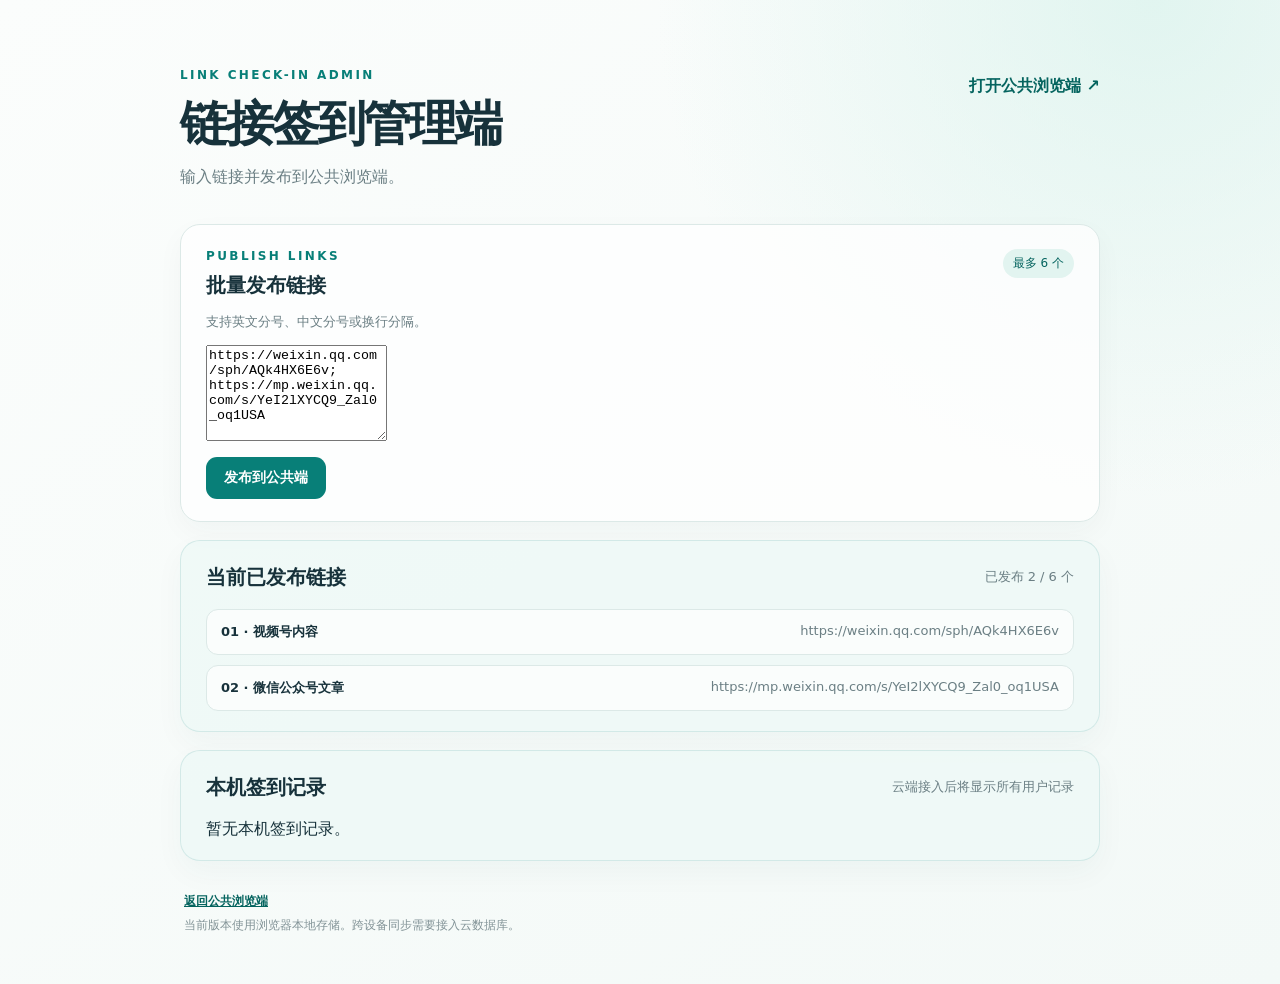
==== admin.html @ 3068b1ae "Add files via upload" ====
<!doctype html>
<html lang="zh-CN">
  <head>
    <meta charset="utf-8" />
    <meta name="viewport" content="width=device-width, initial-scale=1" />
    <meta name="description" content="常用链接签到管理端" />
    <title>管理端 · 常用链接签到</title>
    <link rel="stylesheet" href="styles.css" />
  </head>
  <body>
    <main class="page-shell admin-shell">
      <header class="admin-header">
        <div>
          <p class="eyebrow">LINK CHECK-IN ADMIN</p>
          <h1>链接签到管理端</h1>
          <p class="hero-description">输入链接并发布到公共浏览端。</p>
        </div>
        <a class="back-link" href="index.html">打开公共浏览端 ↗</a>
      </header>

      <section class="batch-panel" aria-labelledby="admin-input-title">
        <div class="section-heading">
          <div>
            <p class="eyebrow">PUBLISH LINKS</p>
            <h2 id="admin-input-title">批量发布链接</h2>
          </div>
          <span class="limit-badge">最多 6 个</span>
        </div>
        <p class="batch-description">支持英文分号、中文分号或换行分隔。</p>
        <label class="sr-only" for="admin-link-input">批量输入链接</label>
        <textarea id="admin-link-input" rows="6" placeholder="https://example.com/1;https://example.com/2"></textarea>
        <div class="batch-actions">
          <button id="publish-button" class="generate-button" type="button">发布到公共端</button>
          <span id="publish-feedback" class="generator-feedback" role="status"></span>
        </div>
      </section>

      <section class="summary-panel" aria-labelledby="admin-links-title">
        <div class="list-heading">
          <h2 id="admin-links-title">当前已发布链接</h2>
          <span id="admin-link-count" class="link-count-text"></span>
        </div>
        <div id="admin-link-list" class="admin-link-list"></div>
      </section>

      <section class="summary-panel admin-records-panel" aria-labelledby="records-title">
        <div class="list-heading">
          <h2 id="records-title">本机签到记录</h2>
          <span class="link-count-text">云端接入后将显示所有用户记录</span>
        </div>
        <div id="record-list" class="record-list"></div>
      </section>

      <footer class="page-footer">
        <p><a href="index.html">返回公共浏览端</a></p>
        <p>当前版本使用浏览器本地存储。跨设备同步需要接入云数据库。</p>
      </footer>
    </main>
    <script src="admin.js"></script>
  </body>
</html>
---- styles.css ----
:root {
  color-scheme: light;
  --ink: #17323b;
  --muted: #6b7f84;
  --line: #dce9e7;
  --paper: #f7fbfa;
  --card: rgba(255, 255, 255, 0.92);
  --teal: #087f78;
  --teal-dark: #05645f;
  --teal-soft: #e2f4f0;
  --gold: #d6953b;
  --danger: #a85e5e;
  font-family: "Microsoft YaHei", "PingFang SC", "Noto Sans SC", system-ui, sans-serif;
}

* { box-sizing: border-box; }
html { min-width: 320px; background: var(--paper); }
body {
  margin: 0;
  min-height: 100vh;
  overflow-x: hidden;
  color: var(--ink);
  background:
    radial-gradient(circle at 90% 0%, rgba(219, 243, 237, 0.78), transparent 31rem),
    linear-gradient(145deg, #fbfdfc 0%, #f3f9f7 100%);
}
button, input { font: inherit; }
button, a { -webkit-tap-highlight-color: transparent; }
.page-shell { width: min(calc(100% - 40px), 920px); margin: 0 auto; padding: 68px 0 44px; }
.hero { position: relative; display: flex; justify-content: space-between; gap: 32px; align-items: flex-start; margin-bottom: 32px; }
.hero-copy { min-width: 0; max-width: 650px; }
.eyebrow { margin: 0 0 15px; color: var(--teal); font-size: 12px; font-weight: 800; letter-spacing: 0.2em; }
h1, h2, p { margin-top: 0; }
h1 { margin-bottom: 14px; font-size: clamp(32px, 5vw, 54px); line-height: 1.12; letter-spacing: -0.045em; }
.hero-description { max-width: 570px; margin-bottom: 0; color: var(--muted); font-size: 16px; line-height: 1.8; }
.hero-mark { position: relative; flex: 0 0 86px; width: 86px; height: 86px; border: 1px solid rgba(8, 127, 120, 0.23); border-radius: 50%; transform: rotate(-20deg); }
.hero-mark::before, .hero-mark::after { position: absolute; content: ""; border-radius: 999px; background: var(--teal); }
.hero-mark::before { top: 18px; left: 18px; width: 17px; height: 17px; background: var(--gold); }
.hero-mark::after { right: 13px; bottom: 15px; width: 8px; height: 8px; }
.hero-mark-line { position: absolute; right: 20px; top: 28px; width: 30px; height: 2px; background: var(--teal); box-shadow: -9px 8px 0 var(--teal), -18px 16px 0 var(--teal); }
.batch-panel { margin-bottom: 18px; padding: 24px 25px 22px; border: 1px solid #dce9e7; border-radius: 20px; background: rgba(255, 255, 255, 0.78); box-shadow: 0 10px 28px rgba(24, 63, 67, 0.035); }
.section-heading, .list-heading { display: flex; justify-content: space-between; gap: 20px; align-items: flex-start; }
.section-heading .eyebrow { margin-bottom: 8px; }
.section-heading h2, .list-heading h2 { margin-bottom: 0; font-size: 20px; line-height: 1.4; }
.limit-badge { flex: 0 0 auto; padding: 6px 10px; border-radius: 999px; color: var(--teal-dark); background: var(--teal-soft); font-size: 12px; }
.batch-description { margin: 12px 0 12px; color: var(--muted); font-size: 13px; line-height: 1.7; }
.batch-description code { padding: 2px 5px; border-radius: 5px; color: var(--teal-dark); background: #edf7f5; font-family: Consolas, monospace; }
#link-input { display: block; width: 100%; min-height: 94px; resize: vertical; padding: 12px 14px; border: 1px solid var(--line); border-radius: 12px; color: var(--ink); outline: none; background: #fbfdfc; font-size: 14px; line-height: 1.7; }
#link-input:focus { border-color: var(--teal); box-shadow: 0 0 0 3px rgba(8, 127, 120, 0.11); }
.batch-actions { display: flex; gap: 14px; align-items: center; margin-top: 12px; }
.generate-button { min-height: 42px; padding: 0 18px; border: 0; border-radius: 11px; color: white; background: var(--teal); cursor: pointer; font-size: 14px; font-weight: 700; transition: background 160ms ease, transform 160ms ease; }
.generate-button:hover { background: var(--teal-dark); transform: translateY(-1px); }
.generator-feedback { min-height: 20px; color: var(--muted); font-size: 13px; }
.generator-feedback.success { color: #26745e; }
.generator-feedback.error { color: var(--danger); }
.summary-panel { padding: 22px 25px 20px; border: 1px solid rgba(8, 127, 120, 0.12); border-radius: 20px; background: rgba(237, 249, 246, 0.76); box-shadow: 0 12px 30px rgba(18, 70, 66, 0.04); }
.summary-main, .summary-meta { display: flex; align-items: baseline; justify-content: space-between; gap: 20px; }
.summary-label, .summary-meta { color: var(--muted); font-size: 13px; }
.summary-main strong { color: var(--teal-dark); font-size: 16px; }
.progress-track { height: 8px; margin: 15px 0 12px; overflow: hidden; border-radius: 999px; background: #cfe7e2; }
.progress-bar { display: block; width: 0; height: 100%; border-radius: inherit; background: linear-gradient(90deg, var(--teal), #44b39b); transition: width 240ms ease; }
.text-button { padding: 0; border: 0; color: var(--teal-dark); background: transparent; cursor: pointer; font-size: 13px; }
.text-button:hover { text-decoration: underline; }
.identity-panel { display: grid; grid-template-columns: minmax(0, 1fr) minmax(300px, 0.9fr); gap: 10px 24px; align-items: end; margin-top: 18px; padding: 22px 25px 20px; border: 1px solid #f1dfbc; border-radius: 20px; background: #fffaf0; }
.identity-panel .eyebrow { margin-bottom: 8px; color: #a46b22; }
.identity-panel h2 { margin-bottom: 5px; font-size: 20px; line-height: 1.4; }
.identity-description { margin-bottom: 0; color: var(--muted); font-size: 13px; line-height: 1.7; }
.identity-form { display: flex; gap: 9px; min-width: 0; }
.visitor-name-input { min-width: 0; flex: 1; min-height: 46px; padding: 0 14px; border: 1px solid #ead8b4; border-radius: 12px; color: var(--ink); outline: none; background: #fffdf8; }
.visitor-name-input:focus { border-color: var(--gold); box-shadow: 0 0 0 3px rgba(214, 149, 59, 0.13); }
.visitor-name-input:disabled { color: var(--muted); background: #f7f1e6; }
.save-name-button { flex: 0 0 auto; min-height: 46px; padding: 0 16px; border: 1px solid #d6a45d; border-radius: 12px; color: #835418; background: white; cursor: pointer; font-size: 14px; font-weight: 700; }
.save-name-button:hover { background: #fff3dc; }
.name-feedback { grid-column: 1 / -1; min-height: 20px; margin: 0; color: var(--muted); font-size: 13px; }
.name-feedback.success { color: #26745e; }
.name-feedback.error { color: var(--danger); }
.links-section { margin-top: 25px; }
.link-count-text { padding-top: 5px; color: var(--muted); font-size: 13px; }
.link-list { display: grid; gap: 18px; margin-top: 24px; }
.link-card { padding: 26px; border: 1px solid var(--line); border-radius: 22px; background: var(--card); box-shadow: 0 10px 28px rgba(24, 63, 67, 0.045); transition: border-color 180ms ease, transform 180ms ease, box-shadow 180ms ease; }
.link-card:hover { border-color: #b9d9d4; box-shadow: 0 14px 34px rgba(24, 63, 67, 0.08); transform: translateY(-2px); }
.link-card.is-signed { border-color: #9fd4c7; background: linear-gradient(145deg, #ffffff, #f2fbf8); }
.card-topline { display: flex; justify-content: space-between; gap: 16px; align-items: center; margin-bottom: 15px; }
.card-index { color: var(--gold); font-family: Georgia, serif; font-size: 18px; font-style: italic; }
.card-status { padding: 5px 10px; border-radius: 999px; color: var(--muted); background: #f0f5f4; font-size: 12px; }
.is-viewed .card-status { color: var(--teal-dark); background: var(--teal-soft); }
.is-signed .card-status { color: #216a58; background: #d8f1e7; }
.card-title { margin-bottom: 8px; font-size: 21px; line-height: 1.4; }
.card-description { margin-bottom: 14px; color: var(--muted); font-size: 14px; line-height: 1.7; }
.url-preview { overflow: hidden; color: #789095; font-size: 12px; line-height: 1.5; text-overflow: ellipsis; white-space: nowrap; }
.card-actions { display: flex; gap: 12px; align-items: stretch; margin-top: 22px; }
.open-link-button, .confirm-button, .name-input { min-height: 46px; border-radius: 12px; }
.open-link-button { display: inline-flex; flex: 0 0 auto; align-items: center; justify-content: center; gap: 10px; padding: 0 18px; color: white; background: var(--teal); font-size: 14px; font-weight: 700; text-decoration: none; transition: background 160ms ease, transform 160ms ease; }
.open-link-button:hover { background: var(--teal-dark); transform: translateY(-1px); }
.arrow { font-size: 17px; line-height: 1; }
.confirm-button { flex: 0 0 auto; padding: 0 17px; border: 1px solid #b9d9d4; color: var(--teal-dark); background: white; cursor: pointer; font-size: 14px; font-weight: 700; transition: background 160ms ease, border-color 160ms ease; }
.confirm-button:hover { border-color: var(--teal); background: var(--teal-soft); }
.feedback { min-height: 20px; margin: 12px 0 0; color: var(--muted); font-size: 13px; }
.feedback.success { color: #26745e; }
.feedback.error { color: var(--danger); }
.page-footer { margin-top: 30px; padding: 0 4px; color: #829397; font-size: 12px; line-height: 1.8; }
.page-footer p { margin-bottom: 3px; }
.page-footer a, .back-link { color: var(--teal-dark); font-weight: 700; }
.admin-header { display: flex; justify-content: space-between; gap: 24px; align-items: flex-start; margin-bottom: 32px; }
.admin-header h1 { margin-bottom: 12px; font-size: clamp(30px, 5vw, 48px); }
.back-link { padding-top: 8px; text-decoration: none; white-space: nowrap; }
.admin-link-list, .record-list { display: grid; gap: 10px; margin-top: 18px; }
.admin-link-item, .record-item { display: flex; justify-content: space-between; gap: 18px; padding: 13px 14px; border: 1px solid var(--line); border-radius: 12px; background: rgba(255, 255, 255, 0.7); font-size: 13px; }
.admin-link-item span, .record-item span { overflow: hidden; color: var(--muted); text-overflow: ellipsis; white-space: nowrap; }
.record-item strong { color: var(--teal-dark); }
.admin-records-panel { margin-top: 18px; }
.sr-only { position: absolute; width: 1px; height: 1px; padding: 0; overflow: hidden; clip: rect(0, 0, 0, 0); white-space: nowrap; border: 0; }
@media (max-width: 680px) {
  .page-shell { width: min(calc(100% - 28px), 560px); padding-top: 40px; }
  .hero { gap: 14px; }
  .hero-mark { flex-basis: 56px; width: 56px; height: 56px; transform: scale(0.72) rotate(-20deg); transform-origin: top right; }
  h1 { font-size: clamp(31px, 9vw, 43px); }
  .hero-description { font-size: 14px; line-height: 1.7; }
  .admin-header { flex-direction: column; gap: 12px; }
  .back-link { padding-top: 0; }
  .batch-panel, .summary-panel, .link-card { padding: 20px; border-radius: 18px; }
  .identity-panel { grid-template-columns: 1fr; padding: 20px; border-radius: 18px; }
  .identity-form { width: 100%; }
  .batch-actions { align-items: flex-start; flex-direction: column; gap: 8px; }
  .generate-button { width: 100%; }
  .card-actions { display: grid; gap: 10px; }
  .open-link-button { width: 100%; min-height: 44px; }
  .confirm-button { padding: 0 14px; }
  .admin-link-item, .record-item { align-items: flex-start; flex-direction: column; gap: 5px; }
  .admin-link-item span, .record-item span { max-width: 100%; }
}
@media (max-width: 390px) {
  .section-heading, .list-heading { gap: 10px; }
  .section-heading h2, .list-heading h2 { font-size: 18px; }
  .summary-meta { align-items: flex-start; flex-direction: column; gap: 6px; }
}
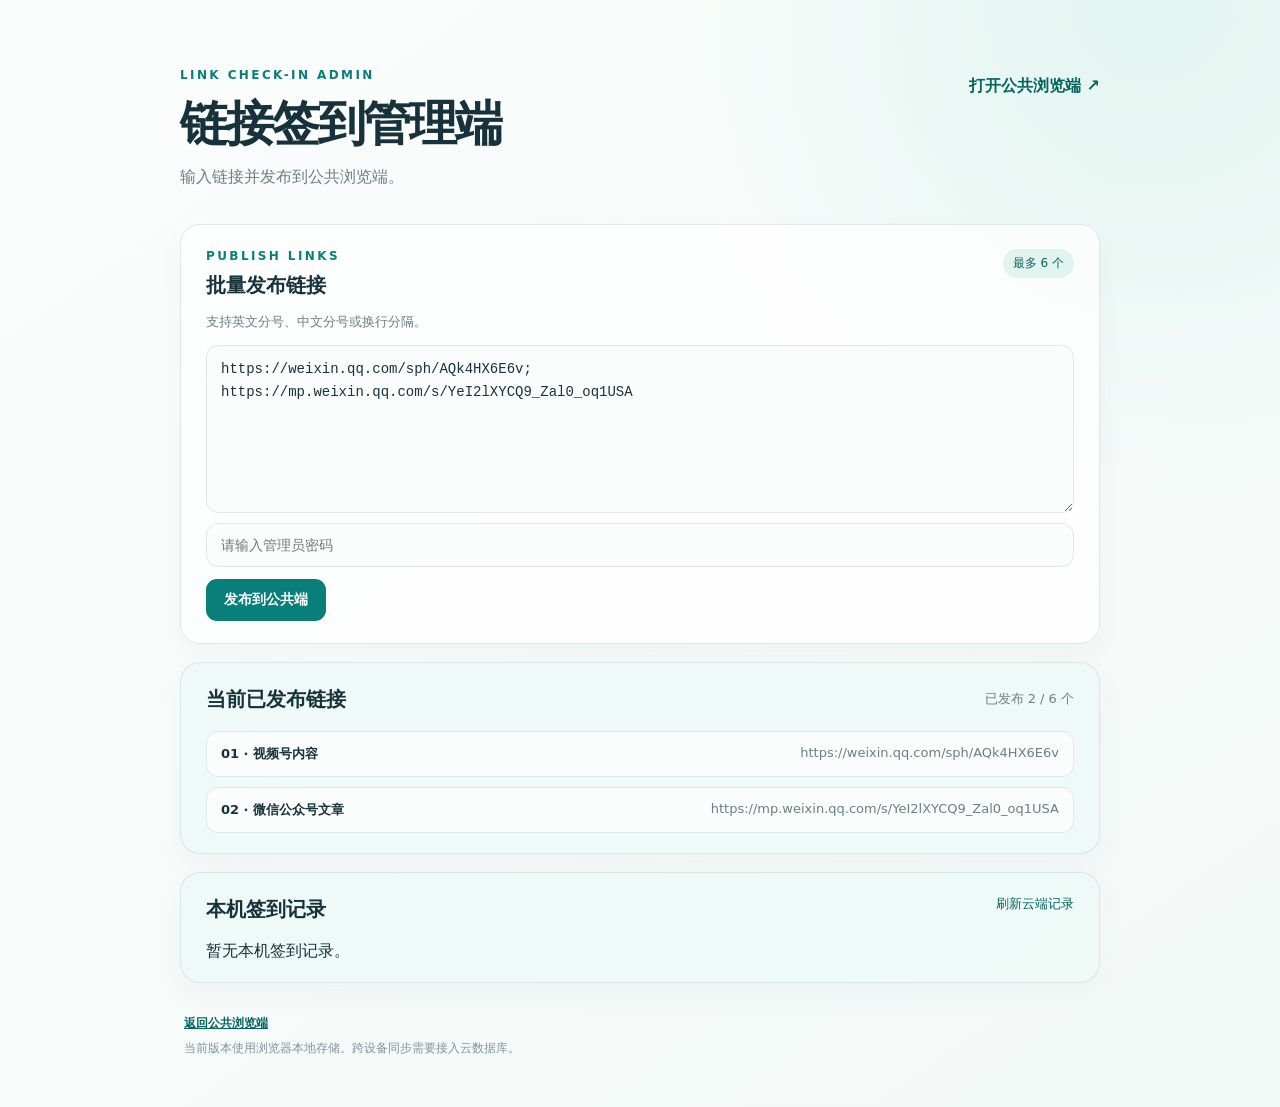
==== commit bf29dc0f: "Add files via upload" ====
--- a/admin.html
+++ b/admin.html
@@ -29,6 +29,8 @@
         <p class="batch-description">支持英文分号、中文分号或换行分隔。</p>
         <label class="sr-only" for="admin-link-input">批量输入链接</label>
         <textarea id="admin-link-input" rows="6" placeholder="https://example.com/1;https://example.com/2"></textarea>
+        <label class="sr-only" for="admin-password">管理员密码</label>
+        <input id="admin-password" class="admin-password-input" type="password" maxlength="100" placeholder="请输入管理员密码" autocomplete="current-password" />
         <div class="batch-actions">
           <button id="publish-button" class="generate-button" type="button">发布到公共端</button>
           <span id="publish-feedback" class="generator-feedback" role="status"></span>
@@ -46,7 +48,7 @@
       <section class="summary-panel admin-records-panel" aria-labelledby="records-title">
         <div class="list-heading">
           <h2 id="records-title">本机签到记录</h2>
-          <span class="link-count-text">云端接入后将显示所有用户记录</span>
+          <button id="refresh-records-button" class="text-button" type="button">刷新云端记录</button>
         </div>
         <div id="record-list" class="record-list"></div>
       </section>
@@ -56,6 +58,7 @@
         <p>当前版本使用浏览器本地存储。跨设备同步需要接入云数据库。</p>
       </footer>
     </main>
+    <script src="cloud-config.js"></script>
     <script src="admin.js"></script>
   </body>
 </html>
--- a/styles.css
+++ b/styles.css
@@ -46,6 +46,9 @@
 .batch-description { margin: 12px 0 12px; color: var(--muted); font-size: 13px; line-height: 1.7; }
 .batch-description code { padding: 2px 5px; border-radius: 5px; color: var(--teal-dark); background: #edf7f5; font-family: Consolas, monospace; }
 #link-input { display: block; width: 100%; min-height: 94px; resize: vertical; padding: 12px 14px; border: 1px solid var(--line); border-radius: 12px; color: var(--ink); outline: none; background: #fbfdfc; font-size: 14px; line-height: 1.7; }
+#admin-link-input { display: block; width: 100%; min-height: 126px; resize: vertical; padding: 12px 14px; border: 1px solid var(--line); border-radius: 12px; color: var(--ink); outline: none; background: #fbfdfc; font-size: 14px; line-height: 1.7; }
+#admin-link-input:focus, #admin-password:focus { border-color: var(--teal); box-shadow: 0 0 0 3px rgba(8, 127, 120, 0.11); }
+.admin-password-input { display: block; width: 100%; min-height: 44px; margin-top: 10px; padding: 0 14px; border: 1px solid var(--line); border-radius: 12px; color: var(--ink); outline: none; background: #fbfdfc; font-size: 14px; }
 #link-input:focus { border-color: var(--teal); box-shadow: 0 0 0 3px rgba(8, 127, 120, 0.11); }
 .batch-actions { display: flex; gap: 14px; align-items: center; margin-top: 12px; }
 .generate-button { min-height: 42px; padding: 0 18px; border: 0; border-radius: 11px; color: white; background: var(--teal); cursor: pointer; font-size: 14px; font-weight: 700; transition: background 160ms ease, transform 160ms ease; }
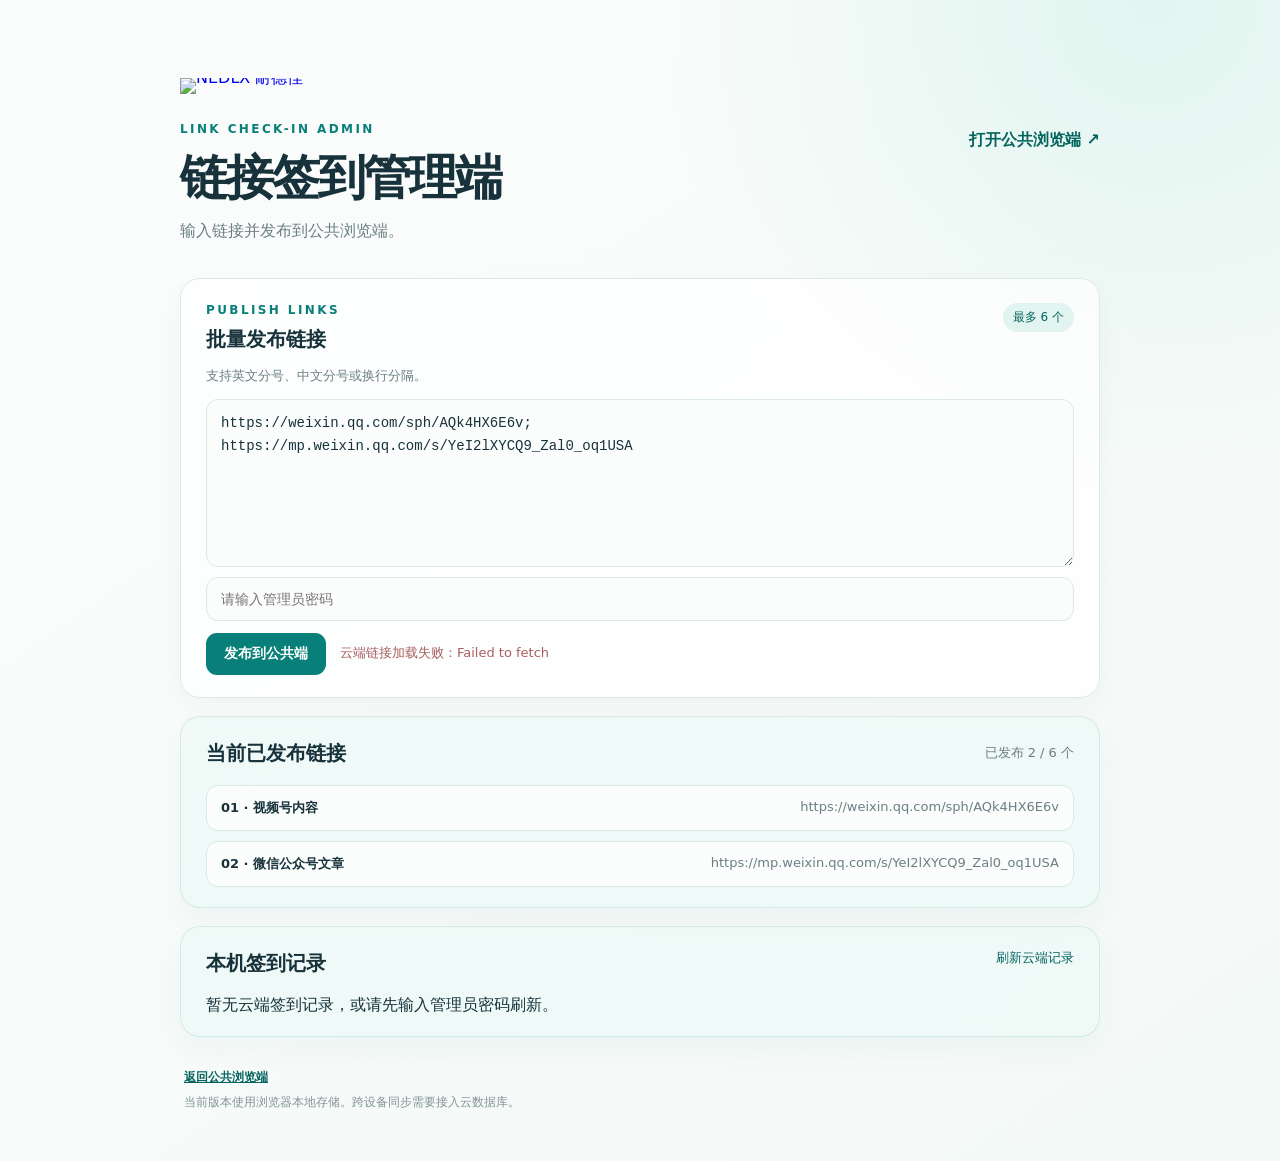
==== commit b5cf7fdf: "Add files via upload" ====
--- a/admin.html
+++ b/admin.html
@@ -9,13 +9,16 @@
   </head>
   <body>
     <main class="page-shell admin-shell">
+      <a class="brand-logo" href="index.html" aria-label="NEDLX 耐德佳">
+        <img src="nedlogo.png" alt="NEDLX 耐德佳" />
+      </a>
       <header class="admin-header">
         <div>
           <p class="eyebrow">LINK CHECK-IN ADMIN</p>
           <h1>链接签到管理端</h1>
           <p class="hero-description">输入链接并发布到公共浏览端。</p>
         </div>
-        <a class="back-link" href="index.html">打开公共浏览端 ↗</a>
+        <a class="back-link" href="index.html" target="_blank" rel="noopener noreferrer">打开公共浏览端 ↗</a>
       </header>
 
       <section class="batch-panel" aria-labelledby="admin-input-title">
--- a/styles.css
+++ b/styles.css
@@ -27,6 +27,9 @@
 button, input { font: inherit; }
 button, a { -webkit-tap-highlight-color: transparent; }
 .page-shell { width: min(calc(100% - 40px), 920px); margin: 0 auto; padding: 68px 0 44px; }
+.brand-logo { display: inline-flex; align-items: center; margin-bottom: 28px; line-height: 0; text-decoration: none; }
+.brand-logo img { display: block; width: min(170px, 44vw); height: auto; }
+.brand-logo:focus-visible { outline: 3px solid rgba(8, 127, 120, 0.28); outline-offset: 5px; border-radius: 4px; }
 .hero { position: relative; display: flex; justify-content: space-between; gap: 32px; align-items: flex-start; margin-bottom: 32px; }
 .hero-copy { min-width: 0; max-width: 650px; }
 .eyebrow { margin: 0 0 15px; color: var(--teal); font-size: 12px; font-weight: 800; letter-spacing: 0.2em; }
@@ -101,6 +104,16 @@
 .feedback { min-height: 20px; margin: 12px 0 0; color: var(--muted); font-size: 13px; }
 .feedback.success { color: #26745e; }
 .feedback.error { color: var(--danger); }
+.tools-section { margin-top: 34px; }
+.tools-section .eyebrow { margin-bottom: 8px; }
+.tool-grid { display: grid; grid-template-columns: repeat(2, minmax(0, 1fr)); gap: 14px; margin-top: 18px; }
+.tool-card { display: flex; min-height: 180px; flex-direction: column; padding: 20px; border: 1px solid var(--line); border-radius: 18px; color: var(--ink); background: rgba(255, 255, 255, 0.75); text-decoration: none; box-shadow: 0 8px 22px rgba(24, 63, 67, 0.035); transition: border-color 180ms ease, background 180ms ease, box-shadow 180ms ease, transform 180ms ease; }
+.tool-card:hover { border-color: #b9d9d4; background: white; box-shadow: 0 12px 28px rgba(24, 63, 67, 0.08); transform: translateY(-2px); }
+.tool-card:focus-visible { outline: 3px solid rgba(8, 127, 120, 0.25); outline-offset: 3px; }
+.tool-number { color: var(--gold); font-family: Georgia, serif; font-size: 16px; font-style: italic; }
+.tool-title { margin-top: 22px; font-size: 17px; line-height: 1.45; }
+.tool-description { margin-top: 6px; color: var(--muted); font-size: 13px; line-height: 1.65; }
+.tool-link { display: inline-flex; gap: 7px; align-items: center; margin-top: auto; padding-top: 18px; color: var(--teal-dark); font-size: 13px; font-weight: 800; }
 .page-footer { margin-top: 30px; padding: 0 4px; color: #829397; font-size: 12px; line-height: 1.8; }
 .page-footer p { margin-bottom: 3px; }
 .page-footer a, .back-link { color: var(--teal-dark); font-weight: 700; }
@@ -115,6 +128,8 @@
 .sr-only { position: absolute; width: 1px; height: 1px; padding: 0; overflow: hidden; clip: rect(0, 0, 0, 0); white-space: nowrap; border: 0; }
 @media (max-width: 680px) {
   .page-shell { width: min(calc(100% - 28px), 560px); padding-top: 40px; }
+  .brand-logo { margin-bottom: 22px; }
+  .brand-logo img { width: 140px; }
   .hero { gap: 14px; }
   .hero-mark { flex-basis: 56px; width: 56px; height: 56px; transform: scale(0.72) rotate(-20deg); transform-origin: top right; }
   h1 { font-size: clamp(31px, 9vw, 43px); }
@@ -129,6 +144,8 @@
   .card-actions { display: grid; gap: 10px; }
   .open-link-button { width: 100%; min-height: 44px; }
   .confirm-button { padding: 0 14px; }
+  .tool-grid { grid-template-columns: 1fr; }
+  .tool-card { min-height: 160px; }
   .admin-link-item, .record-item { align-items: flex-start; flex-direction: column; gap: 5px; }
   .admin-link-item span, .record-item span { max-width: 100%; }
 }
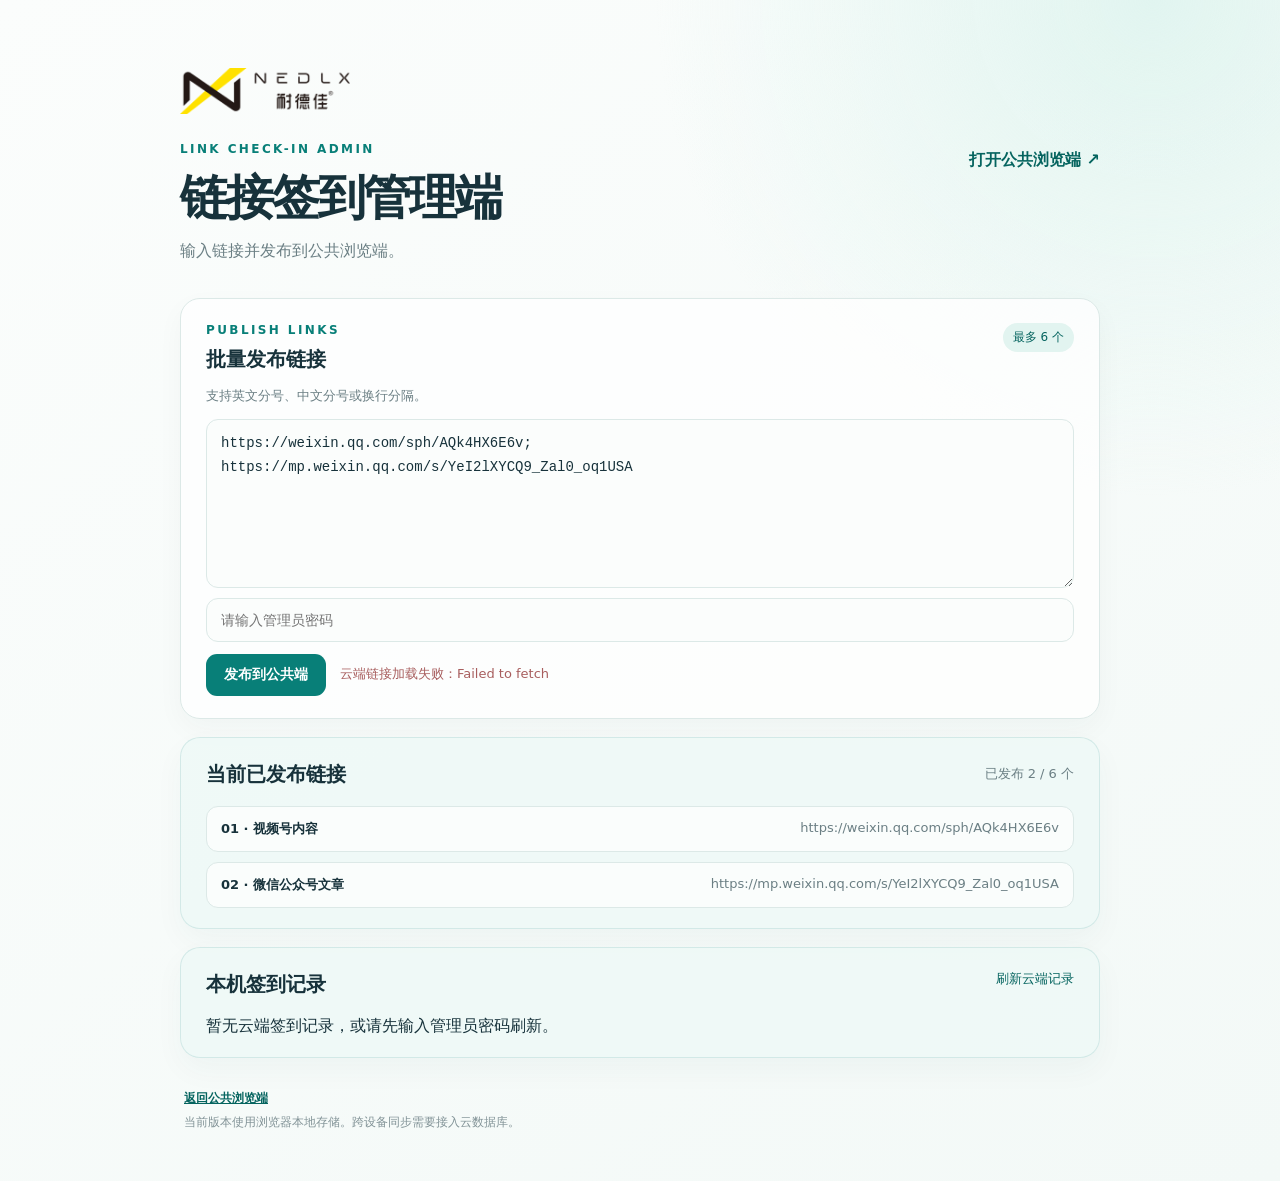
==== commit f07f793a: "Add files via upload" ====
--- a/admin.html
+++ b/admin.html
@@ -10,7 +10,7 @@
   <body>
     <main class="page-shell admin-shell">
       <a class="brand-logo" href="index.html" aria-label="NEDLX 耐德佳">
-        <img src="nedlogo.png" alt="NEDLX 耐德佳" />
+        <img src="[data-uri]" alt="NEDLX 耐德佳" />
       </a>
       <header class="admin-header">
         <div>
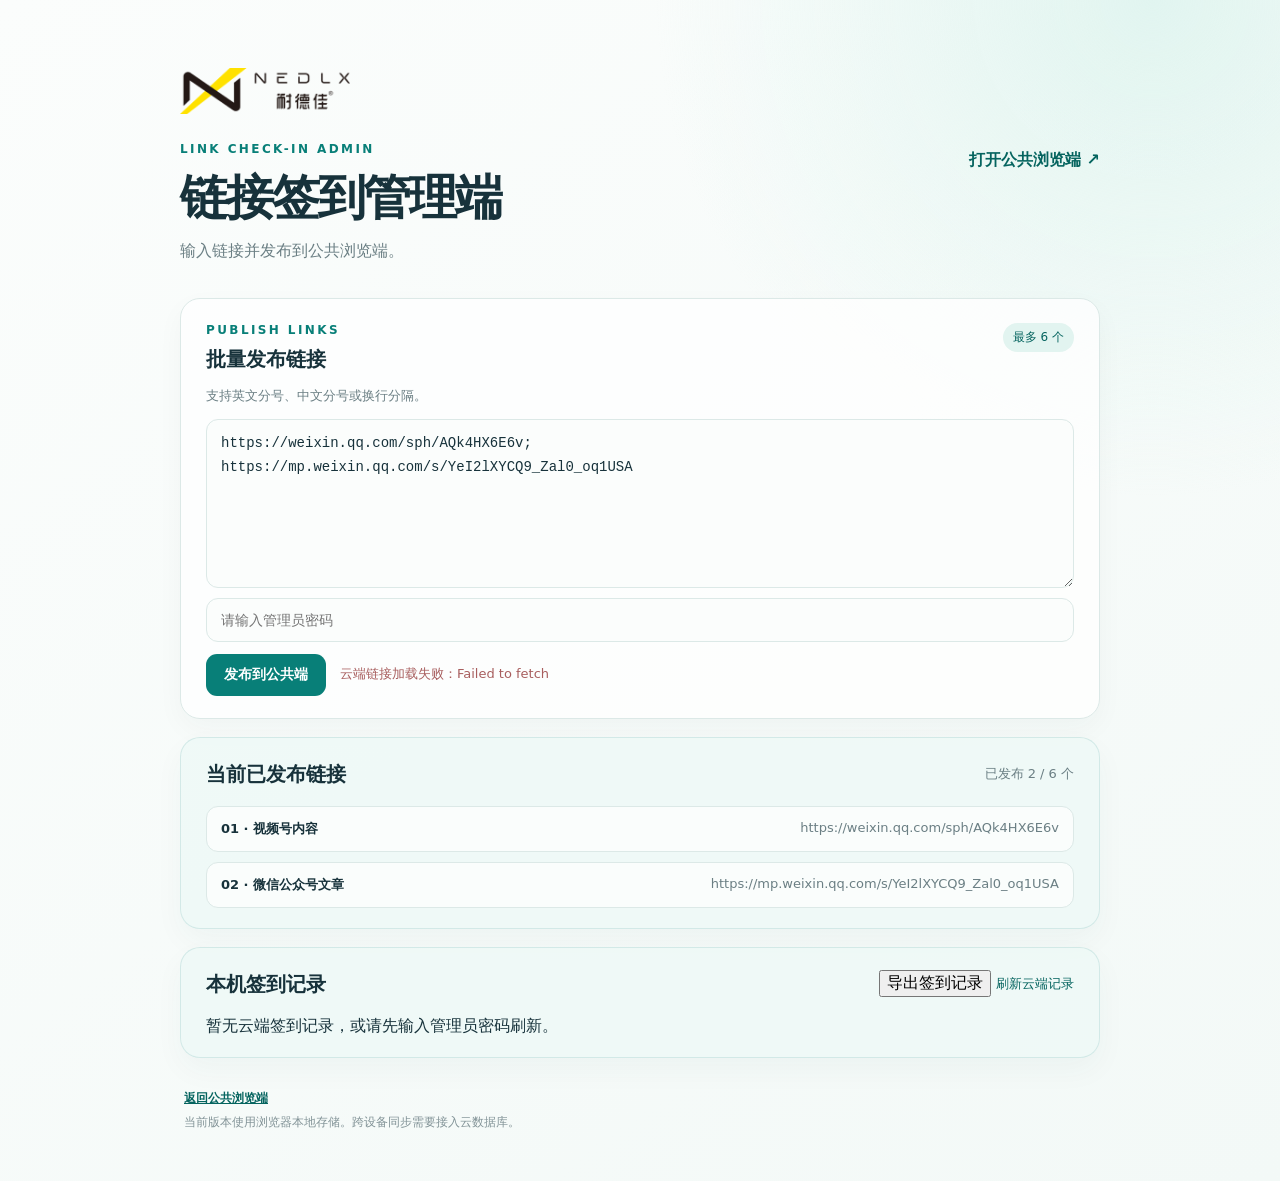
==== commit f06e401c: "Add files via upload" ====
--- a/admin.html
+++ b/admin.html
@@ -51,7 +51,10 @@
       <section class="summary-panel admin-records-panel" aria-labelledby="records-title">
         <div class="list-heading">
           <h2 id="records-title">本机签到记录</h2>
-          <button id="refresh-records-button" class="text-button" type="button">刷新云端记录</button>
+          <div class="record-actions">
+            <button id="export-checkins-button" class="export-button" type="button">导出签到记录</button>
+            <button id="refresh-records-button" class="text-button" type="button">刷新云端记录</button>
+          </div>
         </div>
         <div id="record-list" class="record-list"></div>
       </section>
--- a/styles.css
+++ b/styles.css
@@ -86,6 +86,7 @@
 .link-card { padding: 26px; border: 1px solid var(--line); border-radius: 22px; background: var(--card); box-shadow: 0 10px 28px rgba(24, 63, 67, 0.045); transition: border-color 180ms ease, transform 180ms ease, box-shadow 180ms ease; }
 .link-card:hover { border-color: #b9d9d4; box-shadow: 0 14px 34px rgba(24, 63, 67, 0.08); transform: translateY(-2px); }
 .link-card.is-signed { border-color: #9fd4c7; background: linear-gradient(145deg, #ffffff, #f2fbf8); }
+.link-card.needs-attention { border-color: #d55252; box-shadow: 0 0 0 3px rgba(213, 82, 82, 0.12); }
 .card-topline { display: flex; justify-content: space-between; gap: 16px; align-items: center; margin-bottom: 15px; }
 .card-index { color: var(--gold); font-family: Georgia, serif; font-size: 18px; font-style: italic; }
 .card-status { padding: 5px 10px; border-radius: 999px; color: var(--muted); background: #f0f5f4; font-size: 12px; }
@@ -94,16 +95,34 @@
 .card-title { margin-bottom: 8px; font-size: 21px; line-height: 1.4; }
 .card-description { margin-bottom: 14px; color: var(--muted); font-size: 14px; line-height: 1.7; }
 .url-preview { overflow: hidden; color: #789095; font-size: 12px; line-height: 1.5; text-overflow: ellipsis; white-space: nowrap; }
+.screenshot-upload { margin-top: 18px; padding: 14px; border: 1px dashed #c6ded9; border-radius: 14px; background: #f7fcfb; }
+.screenshot-row { display: flex; align-items: center; justify-content: space-between; gap: 12px; }
+.screenshot-label { color: var(--teal-dark); font-size: 13px; font-weight: 700; }
+.screenshot-picker { position: relative; display: inline-flex; min-height: 34px; align-items: center; padding: 0 11px; border: 1px solid #b9d9d4; border-radius: 9px; color: var(--teal-dark); background: white; cursor: pointer; font-size: 12px; font-weight: 700; }
+.screenshot-picker:hover { background: var(--teal-soft); }
+.screenshot-picker:focus-within { outline: 3px solid rgba(8, 127, 120, 0.16); outline-offset: 2px; }
+.screenshot-input { position: absolute; width: 1px; height: 1px; overflow: hidden; opacity: 0; }
+.upload-help { margin: 8px 0 0; color: var(--muted); font-size: 12px; line-height: 1.6; }
+.screenshot-preview { display: flex; gap: 10px; align-items: center; margin-top: 10px; }
+.screenshot-preview-image { width: 58px; height: 58px; object-fit: cover; border: 1px solid var(--line); border-radius: 8px; background: white; }
+.screenshot-file-name { overflow: hidden; color: var(--muted); font-size: 12px; text-overflow: ellipsis; white-space: nowrap; }
 .card-actions { display: flex; gap: 12px; align-items: stretch; margin-top: 22px; }
-.open-link-button, .confirm-button, .name-input { min-height: 46px; border-radius: 12px; }
+.open-link-button, .name-input { min-height: 46px; border-radius: 12px; }
 .open-link-button { display: inline-flex; flex: 0 0 auto; align-items: center; justify-content: center; gap: 10px; padding: 0 18px; color: white; background: var(--teal); font-size: 14px; font-weight: 700; text-decoration: none; transition: background 160ms ease, transform 160ms ease; }
 .open-link-button:hover { background: var(--teal-dark); transform: translateY(-1px); }
 .arrow { font-size: 17px; line-height: 1; }
-.confirm-button { flex: 0 0 auto; padding: 0 17px; border: 1px solid #b9d9d4; color: var(--teal-dark); background: white; cursor: pointer; font-size: 14px; font-weight: 700; transition: background 160ms ease, border-color 160ms ease; }
-.confirm-button:hover { border-color: var(--teal); background: var(--teal-soft); }
 .feedback { min-height: 20px; margin: 12px 0 0; color: var(--muted); font-size: 13px; }
 .feedback.success { color: #26745e; }
 .feedback.error { color: var(--danger); }
+.needs-attention .card-status { color: #a52929; background: #fde4e4; }
+.needs-attention .feedback { color: #b52f2f; font-weight: 700; }
+.submit-panel { display: flex; flex-wrap: wrap; gap: 14px; align-items: center; justify-content: center; margin-top: 24px; padding: 20px; border: 1px solid #cfe5e1; border-radius: 18px; background: rgba(237, 249, 246, 0.72); }
+.submit-all-button { min-width: 160px; min-height: 48px; padding: 0 22px; border: 0; border-radius: 12px; color: white; background: var(--teal); cursor: pointer; font-size: 15px; font-weight: 800; transition: background 160ms ease, transform 160ms ease; }
+.submit-all-button:hover:not(:disabled) { background: var(--teal-dark); transform: translateY(-1px); }
+.submit-all-button:disabled { cursor: not-allowed; opacity: 0.68; }
+.submit-feedback { flex: 1 1 260px; min-height: 20px; margin: 0; color: var(--muted); font-size: 13px; }
+.submit-feedback.success { color: #26745e; }
+.submit-feedback.error { color: #b52f2f; font-weight: 700; }
 .tools-section { margin-top: 34px; }
 .tools-section .eyebrow { margin-bottom: 8px; }
 .tool-grid { display: grid; grid-template-columns: repeat(2, minmax(0, 1fr)); gap: 14px; margin-top: 18px; }
@@ -143,7 +162,10 @@
   .generate-button { width: 100%; }
   .card-actions { display: grid; gap: 10px; }
   .open-link-button { width: 100%; min-height: 44px; }
-  .confirm-button { padding: 0 14px; }
+  .submit-panel { align-items: stretch; flex-direction: column; }
+  .submit-all-button { width: 100%; }
+  .screenshot-row { align-items: flex-start; flex-direction: column; }
+  .screenshot-picker { width: 100%; justify-content: center; }
   .tool-grid { grid-template-columns: 1fr; }
   .tool-card { min-height: 160px; }
   .admin-link-item, .record-item { align-items: flex-start; flex-direction: column; gap: 5px; }
